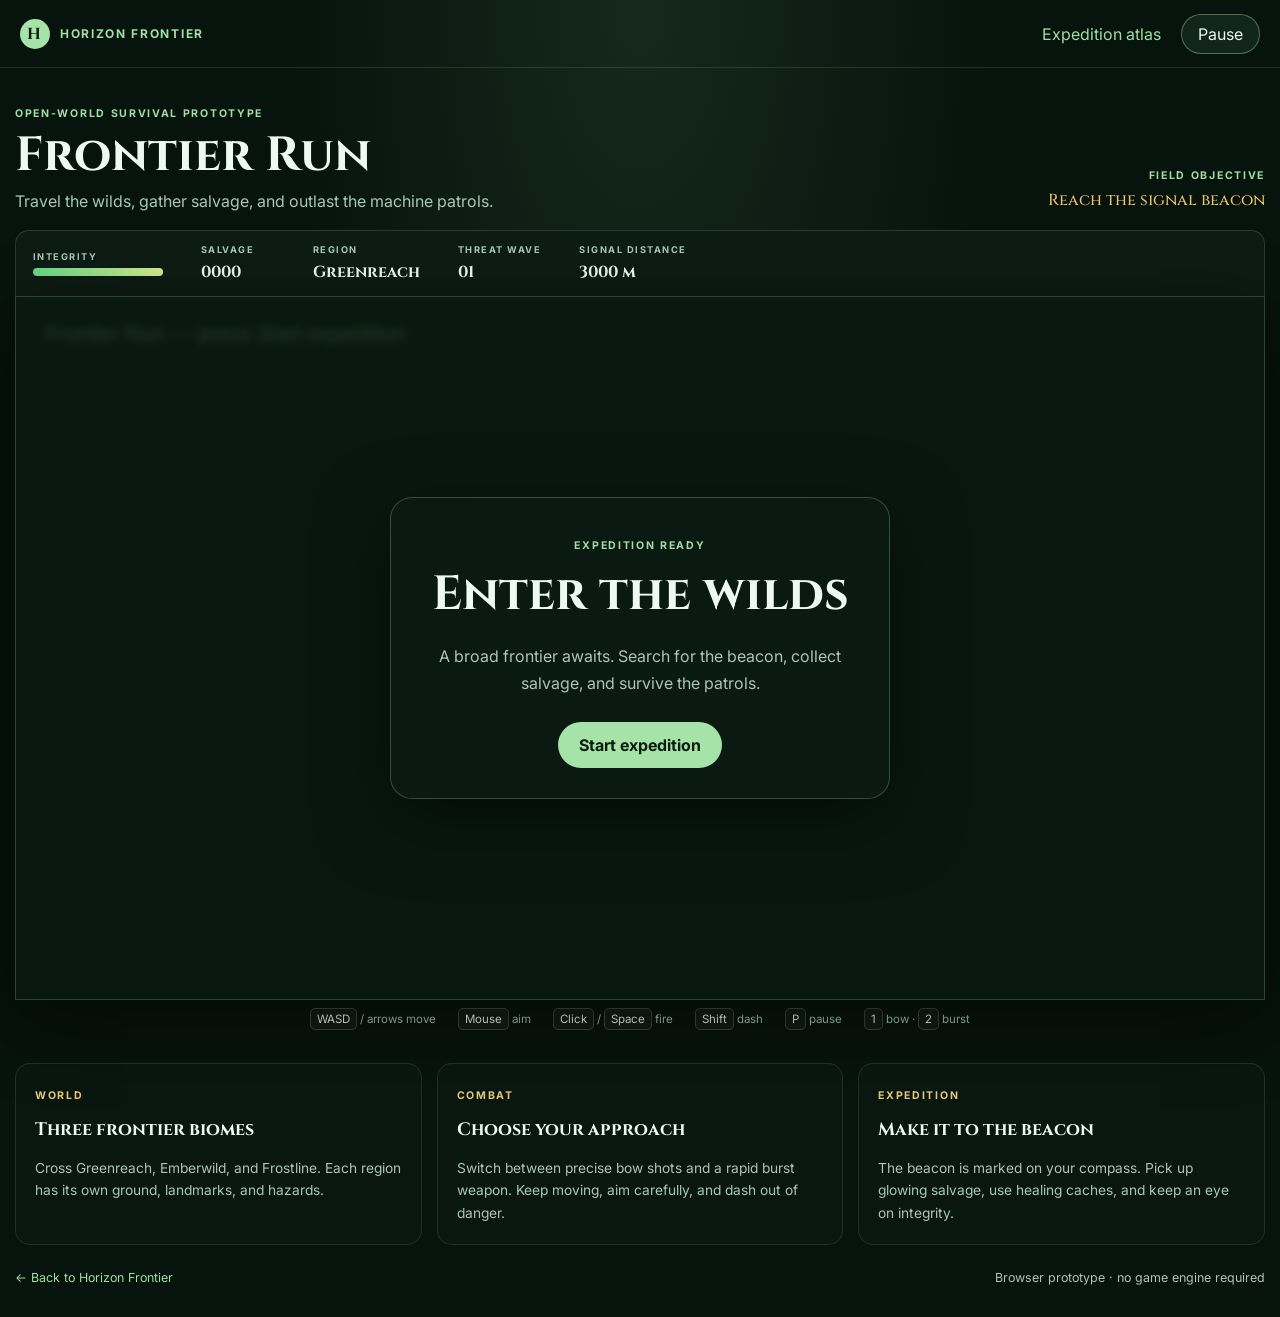
==== game.html @ 74c50459 "Build a larger scrolling frontier game with biomes, bosses, weapons, and minimap" ====
<!DOCTYPE html>
<html lang="en">
<head>
  <meta charset="UTF-8" />
  <meta name="viewport" content="width=device-width, initial-scale=1" />
  <meta name="theme-color" content="#08140d" />
  <meta name="description" content="Explore a large wilderness and survive machine patrols in this playable browser game." />
  <title>Frontier Run — Horizon Frontier</title>
  <link rel="stylesheet" href="game.css" />
</head>
<body>
  <header class="topbar"><a href="index.html" class="brand"><b>H</b> HORIZON FRONTIER</a><div class="top-links"><a href="atlas.html">Expedition atlas</a><button id="pause" type="button">Pause</button></div></header>
  <main class="layout">
    <section class="intro"><div><p class="eyebrow">Open-world survival prototype</p><h1>Frontier Run</h1><p>Travel the wilds, gather salvage, and outlast the machine patrols.</p></div><div class="objective"><span>FIELD OBJECTIVE</span><strong id="objective">Reach the signal beacon</strong></div></section>
    <section class="hud" aria-label="Game status"><div><span>Integrity</span><div class="meter"><i id="health"></i></div></div><div><span>Salvage</span><b id="score">0000</b></div><div><span>Region</span><b id="region">Greenreach</b></div><div><span>Threat wave</span><b id="wave">01</b></div><div><span>Signal distance</span><b id="distance">—</b></div></section>
    <div class="game-frame"><canvas id="game" width="1280" height="720" aria-label="Top-down wilderness survival game. Move with WASD or arrow keys, aim with mouse, fire with click or space, dash with shift."></canvas><div class="overlay" id="overlay"><div class="panel"><p class="eyebrow" id="overlay-label">Expedition ready</p><h2 id="overlay-title">Enter the wilds</h2><p id="overlay-text">A broad frontier awaits. Search for the beacon, collect salvage, and survive the patrols.</p><button id="start" class="primary" type="button">Start expedition</button></div></div><div class="toast" id="toast" aria-live="polite"></div></div>
    <div class="controls"><span><kbd>WASD</kbd> / arrows move</span><span><kbd>Mouse</kbd> aim</span><span><kbd>Click</kbd> / <kbd>Space</kbd> fire</span><span><kbd>Shift</kbd> dash</span><span><kbd>P</kbd> pause</span><span><kbd>1</kbd> bow · <kbd>2</kbd> burst</span></div>
    <section class="briefing"><article><span>WORLD</span><h2>Three frontier biomes</h2><p>Cross Greenreach, Emberwild, and Frostline. Each region has its own ground, landmarks, and hazards.</p></article><article><span>COMBAT</span><h2>Choose your approach</h2><p>Switch between precise bow shots and a rapid burst weapon. Keep moving, aim carefully, and dash out of danger.</p></article><article><span>EXPEDITION</span><h2>Make it to the beacon</h2><p>The beacon is marked on your compass. Pick up glowing salvage, use healing caches, and keep an eye on integrity.</p></article></section>
    <footer><a href="index.html">← Back to Horizon Frontier</a><span>Browser prototype · no game engine required</span></footer>
  </main>
  <script src="game.js"></script>
</body>
</html>
---- game.css ----
@import url('https://fonts.googleapis.com/css2?family=Cinzel:wght@500;700&family=Inter:wght@400;500;600;700&display=swap');
*{box-sizing:border-box}body{margin:0;background:#07130d;color:#edf9f1;font-family:Inter,system-ui,sans-serif;background-image:radial-gradient(ellipse at 50% 0,rgba(95,150,99,.17),transparent 40%)}a{color:#9fe0a2;text-decoration:none}.topbar{height:68px;padding:0 max(20px,calc((100vw - 1280px)/2));display:flex;align-items:center;justify-content:space-between;border-bottom:1px solid #a6e3a822}.brand{display:flex;gap:10px;align-items:center;font-size:.75rem;letter-spacing:.14em;font-weight:700}.brand b{width:30px;height:30px;display:grid;place-items:center;border-radius:50%;background:#a6e3a8;color:#0c1a10;font:700 1rem Cinzel}.top-links{display:flex;gap:20px;align-items:center}.top-links button,.primary{border:1px solid #a6e3a866;border-radius:999px;padding:9px 16px;background:#11251a;color:#edf9f1;font:inherit;cursor:pointer}.layout{width:min(1280px,calc(100% - 30px));margin:auto}.intro{display:flex;align-items:end;justify-content:space-between;gap:25px;padding:28px 0 19px}.eyebrow,.objective span,.hud>div>span,.briefing article>span{font-size:.66rem;font-weight:700;letter-spacing:.16em;text-transform:uppercase;color:#9fe0a2}.intro h1{font:700 clamp(2rem,4vw,3rem)/1.1 Cinzel,Georgia,serif;margin:8px 0}.intro p:not(.eyebrow){margin:0;color:#a9c7b6}.objective{display:grid;gap:7px;text-align:right}.objective strong{font:500 1rem Cinzel,serif;color:#f0c56a}.hud{display:flex;align-items:center;gap:clamp(14px,3vw,38px);padding:13px 17px;border:1px solid #a6e3a82c;border-bottom:0;border-radius:14px 14px 0 0;background:#0c1b13}.hud>div{display:grid;gap:6px;min-width:74px}.hud>div>span{font-size:.58rem;color:#a9c7b6}.hud>div>b{font:700 1rem Cinzel,serif}.meter{width:130px;height:8px;background:#ffffff1a;border-radius:8px;overflow:hidden}.meter i{height:100%;width:100%;display:block;background:linear-gradient(90deg,#67d786,#d5ec8e);transition:width .15s}.game-frame{position:relative;border:1px solid #a6e3a82c;background:#10251a;overflow:hidden;box-shadow:0 24px 70px #0007}.game-frame canvas{display:block;width:100%;height:auto;aspect-ratio:16/9;touch-action:none}.overlay{position:absolute;inset:0;display:grid;place-items:center;background:#06100bc9;backdrop-filter:blur(4px);transition:opacity .2s,visibility .2s}.overlay.hidden{opacity:0;visibility:hidden;pointer-events:none}.panel{width:min(500px,calc(100% - 30px));padding:30px;text-align:center;border:1px solid #a6e3a844;border-radius:22px;background:#0b1a13ed;box-shadow:0 20px 70px #0008}.panel h2{font:700 clamp(1.8rem,5vw,3rem) Cinzel,Georgia,serif;margin:8px 0}.panel p:not(.eyebrow){color:#a9c7b6;line-height:1.7}.primary{margin-top:8px;background:#a6e3a8;color:#0c1a10;font-weight:700;padding:12px 20px}.controls{display:flex;gap:10px 22px;justify-content:center;flex-wrap:wrap;padding:12px;color:#a9c7b6;font-size:.72rem}kbd{padding:3px 6px;border:1px solid #ffffff30;border-radius:5px;color:#edf9f1;background:#ffffff0a;font:inherit}.toast{position:absolute;left:50%;bottom:22px;transform:translate(-50%,10px);opacity:0;padding:10px 15px;border-radius:99px;background:#0b1a13e8;border:1px solid #a6e3a866;color:#eaf9d3;transition:.2s;pointer-events:none;white-space:nowrap}.toast.show{opacity:1;transform:translate(-50%,0)}.briefing{display:grid;grid-template-columns:repeat(3,1fr);gap:15px;margin-top:25px}.briefing article{padding:19px;border:1px solid #a6e3a822;border-radius:15px;background:#0b1a13a8}.briefing article>span{color:#e8c879}.briefing h2{font:700 1.12rem Cinzel,Georgia,serif}.briefing p{margin:0;color:#a9c7b6;font-size:.86rem;line-height:1.65}footer{display:flex;justify-content:space-between;gap:15px;padding:25px 0 32px;color:#a9c7b6;font-size:.78rem}@media(max-width:650px){.intro{align-items:flex-start;flex-direction:column}.objective{text-align:left}.hud{gap:12px;flex-wrap:wrap}.hud>div{min-width:58px}.meter{width:92px}.briefing{grid-template-columns:1fr}.top-links{gap:10px;font-size:.8rem}.topbar{height:60px}.controls{justify-content:flex-start}.game-frame canvas{aspect-ratio:4/3}footer{flex-direction:column}}@media(prefers-reduced-motion:reduce){*{scroll-behavior:auto!important;transition:none!important}}
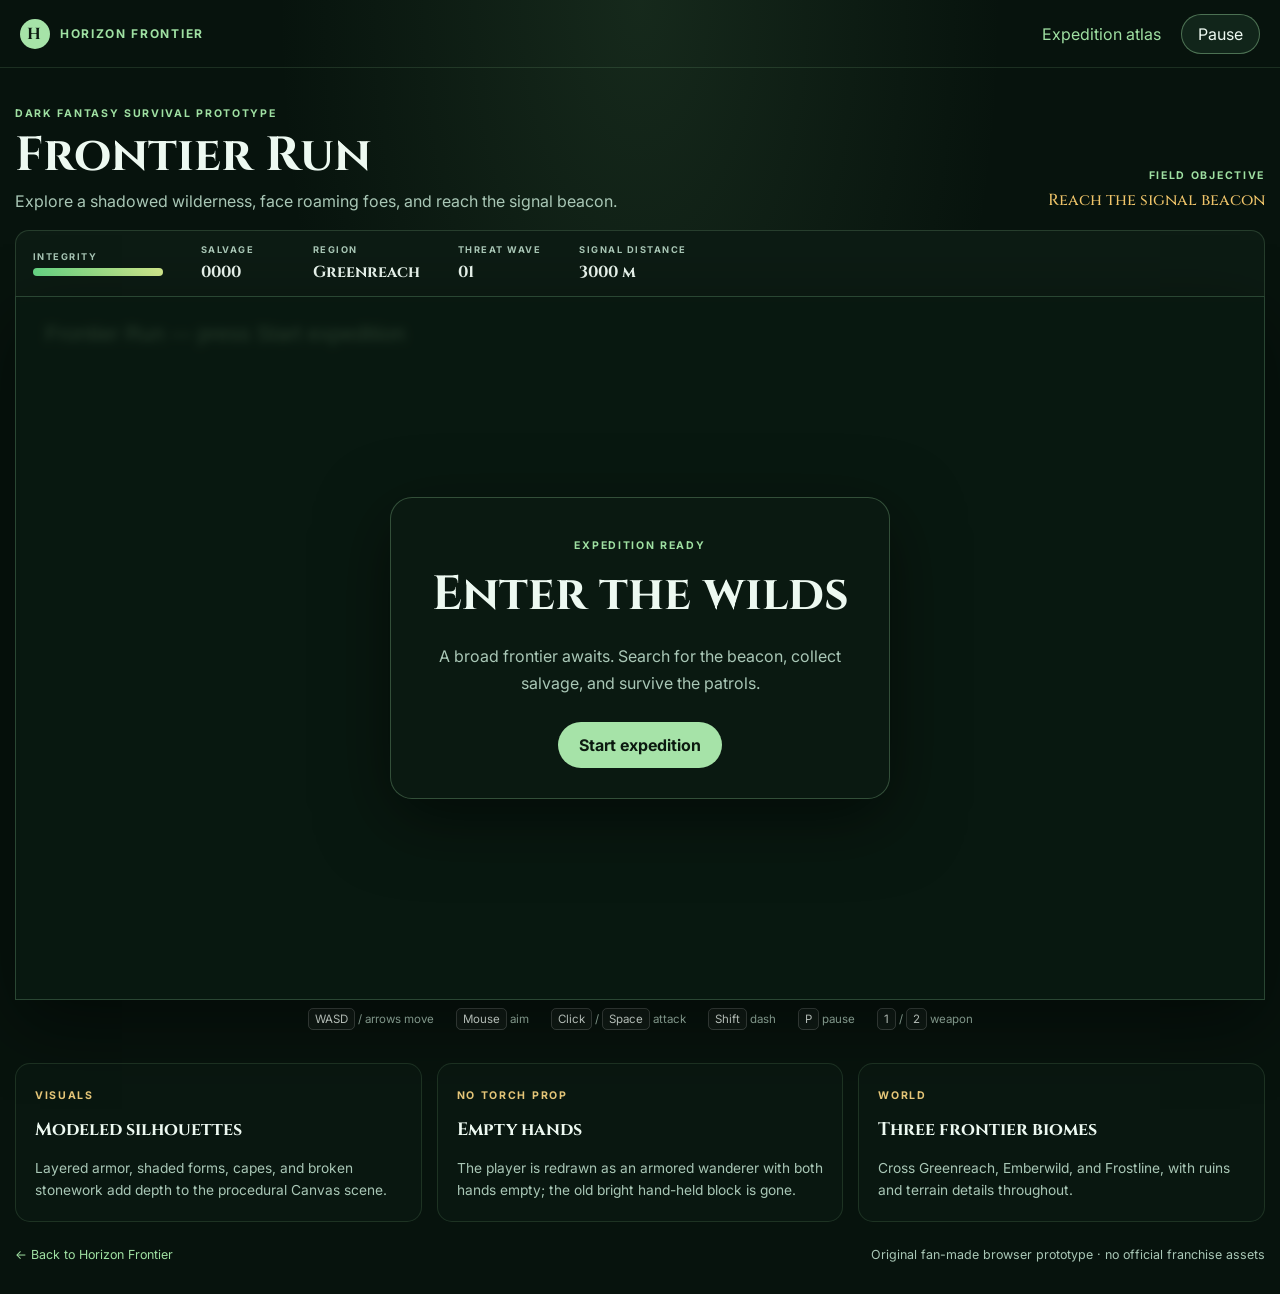
==== commit e70fc6f0: "Add a dark-fantasy visual pass with modeled knight and enemies, rugged ruins, and remove the torch-l" ====
--- a/game.html
+++ b/game.html
@@ -5,19 +5,21 @@
   <meta name="viewport" content="width=device-width, initial-scale=1" />
   <meta name="theme-color" content="#08140d" />
   <meta name="description" content="Explore a large wilderness and survive machine patrols in this playable browser game." />
-  <title>Frontier Run — Horizon Frontier</title>
+  <title>Frontier Run — Dark Fantasy Edition</title>
   <link rel="stylesheet" href="game.css" />
 </head>
 <body>
   <header class="topbar"><a href="index.html" class="brand"><b>H</b> HORIZON FRONTIER</a><div class="top-links"><a href="atlas.html">Expedition atlas</a><button id="pause" type="button">Pause</button></div></header>
   <main class="layout">
-    <section class="intro"><div><p class="eyebrow">Open-world survival prototype</p><h1>Frontier Run</h1><p>Travel the wilds, gather salvage, and outlast the machine patrols.</p></div><div class="objective"><span>FIELD OBJECTIVE</span><strong id="objective">Reach the signal beacon</strong></div></section>
+    <section class="intro"><div><p class="eyebrow">Dark fantasy survival prototype</p><h1>Frontier Run</h1><p>Explore a shadowed wilderness, face roaming foes, and reach the signal beacon.</p></div><div class="objective"><span>FIELD OBJECTIVE</span><strong id="objective">Reach the signal beacon</strong></div></section>
     <section class="hud" aria-label="Game status"><div><span>Integrity</span><div class="meter"><i id="health"></i></div></div><div><span>Salvage</span><b id="score">0000</b></div><div><span>Region</span><b id="region">Greenreach</b></div><div><span>Threat wave</span><b id="wave">01</b></div><div><span>Signal distance</span><b id="distance">—</b></div></section>
-    <div class="game-frame"><canvas id="game" width="1280" height="720" aria-label="Top-down wilderness survival game. Move with WASD or arrow keys, aim with mouse, fire with click or space, dash with shift."></canvas><div class="overlay" id="overlay"><div class="panel"><p class="eyebrow" id="overlay-label">Expedition ready</p><h2 id="overlay-title">Enter the wilds</h2><p id="overlay-text">A broad frontier awaits. Search for the beacon, collect salvage, and survive the patrols.</p><button id="start" class="primary" type="button">Start expedition</button></div></div><div class="toast" id="toast" aria-live="polite"></div></div>
-    <div class="controls"><span><kbd>WASD</kbd> / arrows move</span><span><kbd>Mouse</kbd> aim</span><span><kbd>Click</kbd> / <kbd>Space</kbd> fire</span><span><kbd>Shift</kbd> dash</span><span><kbd>P</kbd> pause</span><span><kbd>1</kbd> bow · <kbd>2</kbd> burst</span></div>
-    <section class="briefing"><article><span>WORLD</span><h2>Three frontier biomes</h2><p>Cross Greenreach, Emberwild, and Frostline. Each region has its own ground, landmarks, and hazards.</p></article><article><span>COMBAT</span><h2>Choose your approach</h2><p>Switch between precise bow shots and a rapid burst weapon. Keep moving, aim carefully, and dash out of danger.</p></article><article><span>EXPEDITION</span><h2>Make it to the beacon</h2><p>The beacon is marked on your compass. Pick up glowing salvage, use healing caches, and keep an eye on integrity.</p></article></section>
-    <footer><a href="index.html">← Back to Horizon Frontier</a><span>Browser prototype · no game engine required</span></footer>
+    <div class="game-frame"><canvas id="game" width="1280" height="720" aria-label="Top-down dark fantasy wilderness game. Move with WASD or arrow keys, aim with mouse, fire with click or space, dash with shift."></canvas><div class="overlay" id="overlay"><div class="panel"><p class="eyebrow" id="overlay-label">Expedition ready</p><h2 id="overlay-title">Enter the wilds</h2><p id="overlay-text">A broad frontier awaits. Search for the beacon, collect salvage, and survive the patrols.</p><button id="start" class="primary" type="button">Start expedition</button></div></div><div class="toast" id="toast" aria-live="polite"></div></div>
+    <div class="controls"><span><kbd>WASD</kbd> / arrows move</span><span><kbd>Mouse</kbd> aim</span><span><kbd>Click</kbd> / <kbd>Space</kbd> attack</span><span><kbd>Shift</kbd> dash</span><span><kbd>P</kbd> pause</span><span><kbd>1</kbd> / <kbd>2</kbd> weapon</span></div>
+    <section class="briefing"><article><span>VISUALS</span><h2>Modeled silhouettes</h2><p>Layered armor, shaded forms, capes, and broken stonework add depth to the procedural Canvas scene.</p></article><article><span>NO TORCH PROP</span><h2>Empty hands</h2><p>The player is redrawn as an armored wanderer with both hands empty; the old bright hand-held block is gone.</p></article><article><span>WORLD</span><h2>Three frontier biomes</h2><p>Cross Greenreach, Emberwild, and Frostline, with ruins and terrain details throughout.</p></article></section>
+    <footer><a href="index.html">← Back to Horizon Frontier</a><span>Original fan-made browser prototype · no official franchise assets</span></footer>
   </main>
   <script src="game.js"></script>
+  <script src="platforms.js"></script>
+  <script src="souls-visuals.js"></script>
 </body>
 </html>
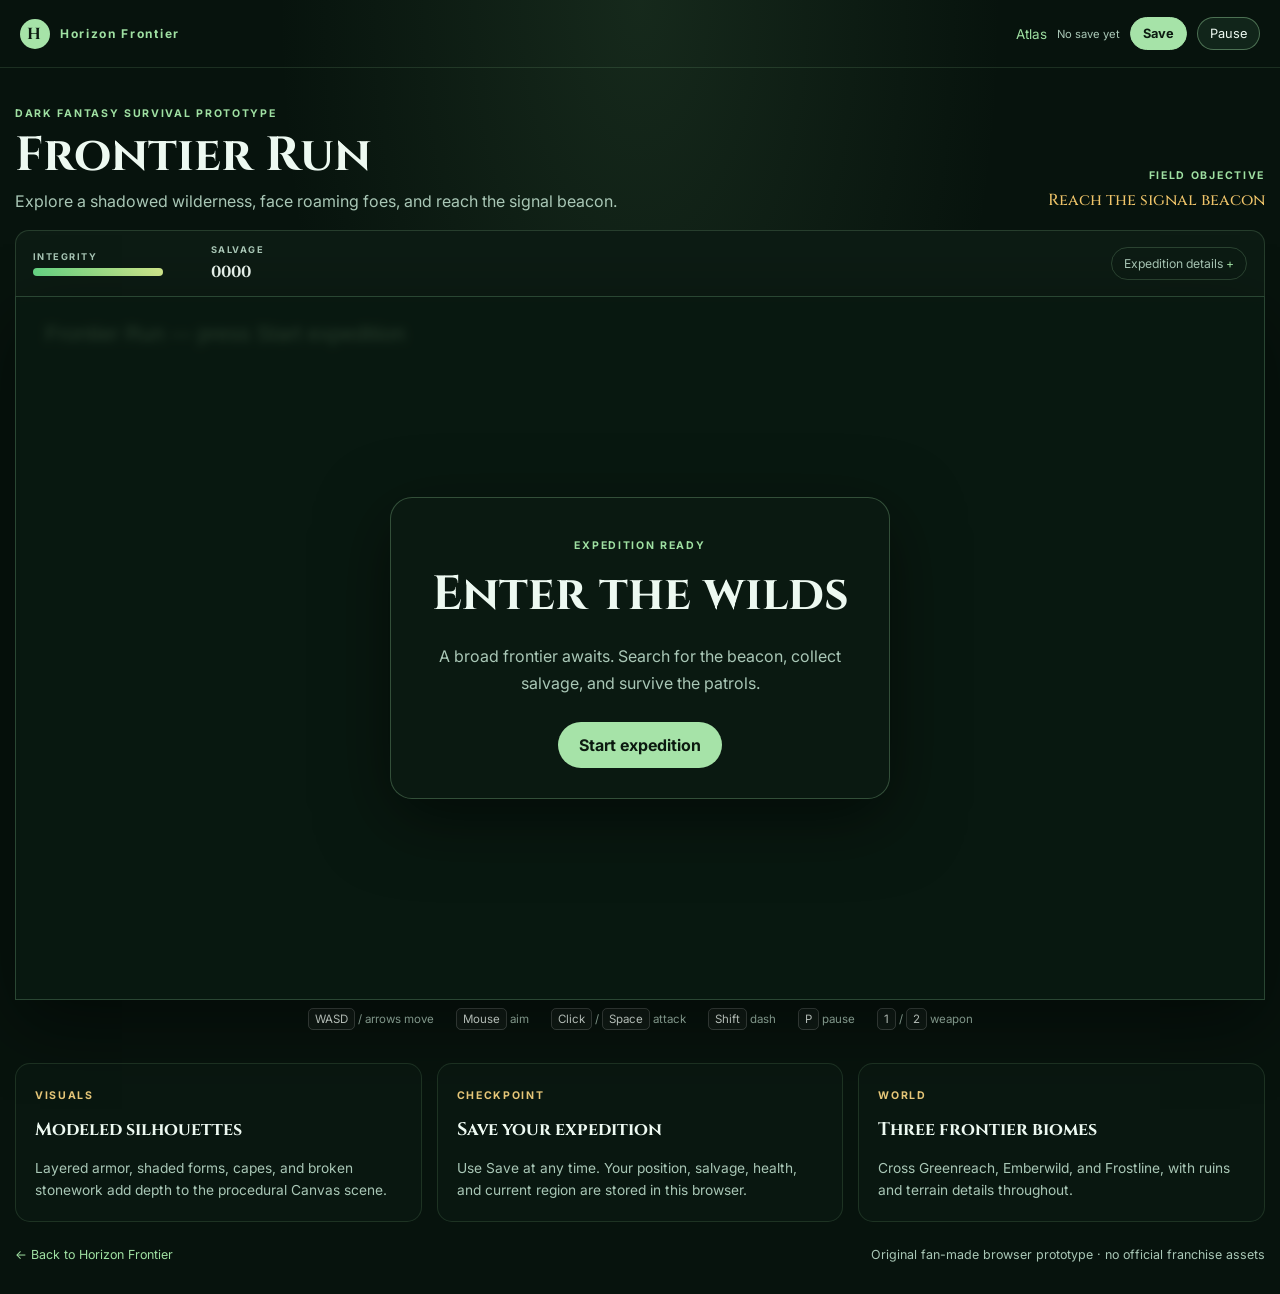
==== commit 7a063e0c: "Simplify the game HUD and add local checkpoint saving and resume support" ====
--- a/game.html
+++ b/game.html
@@ -7,19 +7,40 @@
   <meta name="description" content="Explore a large wilderness and survive machine patrols in this playable browser game." />
   <title>Frontier Run — Dark Fantasy Edition</title>
   <link rel="stylesheet" href="game.css" />
+  <link rel="stylesheet" href="save.css" />
 </head>
 <body>
-  <header class="topbar"><a href="index.html" class="brand"><b>H</b> HORIZON FRONTIER</a><div class="top-links"><a href="atlas.html">Expedition atlas</a><button id="pause" type="button">Pause</button></div></header>
+  <header class="topbar">
+    <a href="index.html" class="brand"><b>H</b><span>Horizon Frontier</span></a>
+    <div class="top-links">
+      <a href="atlas.html">Atlas</a>
+      <span id="save-status" role="status">No save yet</span>
+      <button id="save-game" type="button">Save</button>
+      <button id="pause" type="button">Pause</button>
+    </div>
+  </header>
   <main class="layout">
-    <section class="intro"><div><p class="eyebrow">Dark fantasy survival prototype</p><h1>Frontier Run</h1><p>Explore a shadowed wilderness, face roaming foes, and reach the signal beacon.</p></div><div class="objective"><span>FIELD OBJECTIVE</span><strong id="objective">Reach the signal beacon</strong></div></section>
-    <section class="hud" aria-label="Game status"><div><span>Integrity</span><div class="meter"><i id="health"></i></div></div><div><span>Salvage</span><b id="score">0000</b></div><div><span>Region</span><b id="region">Greenreach</b></div><div><span>Threat wave</span><b id="wave">01</b></div><div><span>Signal distance</span><b id="distance">—</b></div></section>
-    <div class="game-frame"><canvas id="game" width="1280" height="720" aria-label="Top-down dark fantasy wilderness game. Move with WASD or arrow keys, aim with mouse, fire with click or space, dash with shift."></canvas><div class="overlay" id="overlay"><div class="panel"><p class="eyebrow" id="overlay-label">Expedition ready</p><h2 id="overlay-title">Enter the wilds</h2><p id="overlay-text">A broad frontier awaits. Search for the beacon, collect salvage, and survive the patrols.</p><button id="start" class="primary" type="button">Start expedition</button></div></div><div class="toast" id="toast" aria-live="polite"></div></div>
+    <section class="intro">
+      <div><p class="eyebrow">Dark fantasy survival prototype</p><h1>Frontier Run</h1><p>Explore a shadowed wilderness, face roaming foes, and reach the signal beacon.</p></div>
+      <div class="objective"><span>FIELD OBJECTIVE</span><strong id="objective">Reach the signal beacon</strong></div>
+    </section>
+    <section class="hud" aria-label="Game status">
+      <div><span>Integrity</span><div class="meter"><i id="health"></i></div></div>
+      <div><span>Salvage</span><b id="score">0000</b></div>
+      <details class="hud-more"><summary>Expedition details</summary><div class="hud-details"><span>Region <b id="region">Greenreach</b></span><span>Threat wave <b id="wave">01</b></span><span>Beacon distance <b id="distance">—</b></span></div></details>
+    </section>
+    <div class="game-frame">
+      <canvas id="game" width="1280" height="720" aria-label="Top-down dark fantasy wilderness game. Move with WASD or arrow keys, aim with mouse, attack with click or space, dash with shift."></canvas>
+      <div class="overlay" id="overlay"><div class="panel"><p class="eyebrow" id="overlay-label">Expedition ready</p><h2 id="overlay-title">Enter the wilds</h2><p id="overlay-text">A broad frontier awaits. Search for the beacon, collect salvage, and survive the patrols.</p><button id="start" class="primary" type="button">Start expedition</button></div></div>
+      <div class="toast" id="toast" aria-live="polite"></div>
+    </div>
     <div class="controls"><span><kbd>WASD</kbd> / arrows move</span><span><kbd>Mouse</kbd> aim</span><span><kbd>Click</kbd> / <kbd>Space</kbd> attack</span><span><kbd>Shift</kbd> dash</span><span><kbd>P</kbd> pause</span><span><kbd>1</kbd> / <kbd>2</kbd> weapon</span></div>
-    <section class="briefing"><article><span>VISUALS</span><h2>Modeled silhouettes</h2><p>Layered armor, shaded forms, capes, and broken stonework add depth to the procedural Canvas scene.</p></article><article><span>NO TORCH PROP</span><h2>Empty hands</h2><p>The player is redrawn as an armored wanderer with both hands empty; the old bright hand-held block is gone.</p></article><article><span>WORLD</span><h2>Three frontier biomes</h2><p>Cross Greenreach, Emberwild, and Frostline, with ruins and terrain details throughout.</p></article></section>
+    <section class="briefing"><article><span>VISUALS</span><h2>Modeled silhouettes</h2><p>Layered armor, shaded forms, capes, and broken stonework add depth to the procedural Canvas scene.</p></article><article><span>CHECKPOINT</span><h2>Save your expedition</h2><p>Use Save at any time. Your position, salvage, health, and current region are stored in this browser.</p></article><article><span>WORLD</span><h2>Three frontier biomes</h2><p>Cross Greenreach, Emberwild, and Frostline, with ruins and terrain details throughout.</p></article></section>
     <footer><a href="index.html">← Back to Horizon Frontier</a><span>Original fan-made browser prototype · no official franchise assets</span></footer>
   </main>
   <script src="game.js"></script>
   <script src="platforms.js"></script>
   <script src="souls-visuals.js"></script>
+  <script src="save.js"></script>
 </body>
 </html>
--- a/save.css
+++ b/save.css
@@ -0,0 +1,2 @@
+/* Compact HUD, fewer always-visible status elements, and a clear save control. */
+.topbar{gap:12px}.top-links{gap:10px}.top-links a{font-size:.84rem}.top-links button{padding:8px 12px;font-size:.8rem}.top-links #save-status{max-width:145px;overflow:hidden;text-overflow:ellipsis;white-space:nowrap;color:#a9c7b6;font-size:.7rem}.hud{gap:clamp(16px,4vw,48px)}.hud-more{margin-left:auto;position:relative;color:#a9c7b6;font-size:.76rem}.hud-more summary{cursor:pointer;list-style:none;border:1px solid #a6e3a833;border-radius:999px;padding:8px 12px}.hud-more summary::-webkit-details-marker{display:none}.hud-more summary:after{content:' +';color:#9fe0a2}.hud-more[open] summary:after{content:' −'}.hud-details{position:absolute;z-index:5;right:0;top:calc(100% + 8px);display:grid;gap:8px;min-width:190px;padding:14px;border:1px solid #a6e3a844;border-radius:12px;background:#0b1a13f5;box-shadow:0 12px 30px #0008}.hud-details span{display:flex;justify-content:space-between;gap:15px}.hud-details b{color:#edf9f1}.top-links button#save-game{background:#a6e3a8;color:#0c1a10;border-color:#a6e3a8;font-weight:700}.top-links button#save-game:disabled{opacity:.55;cursor:default}@media(max-width:650px){.topbar{padding:0 12px}.top-links{gap:6px}.top-links a{font-size:.75rem}.top-links #save-status{max-width:80px;font-size:.63rem}.top-links button{padding:7px 9px}.hud-more summary{font-size:.68rem;padding:7px 9px}.hud-details{right:0}}
